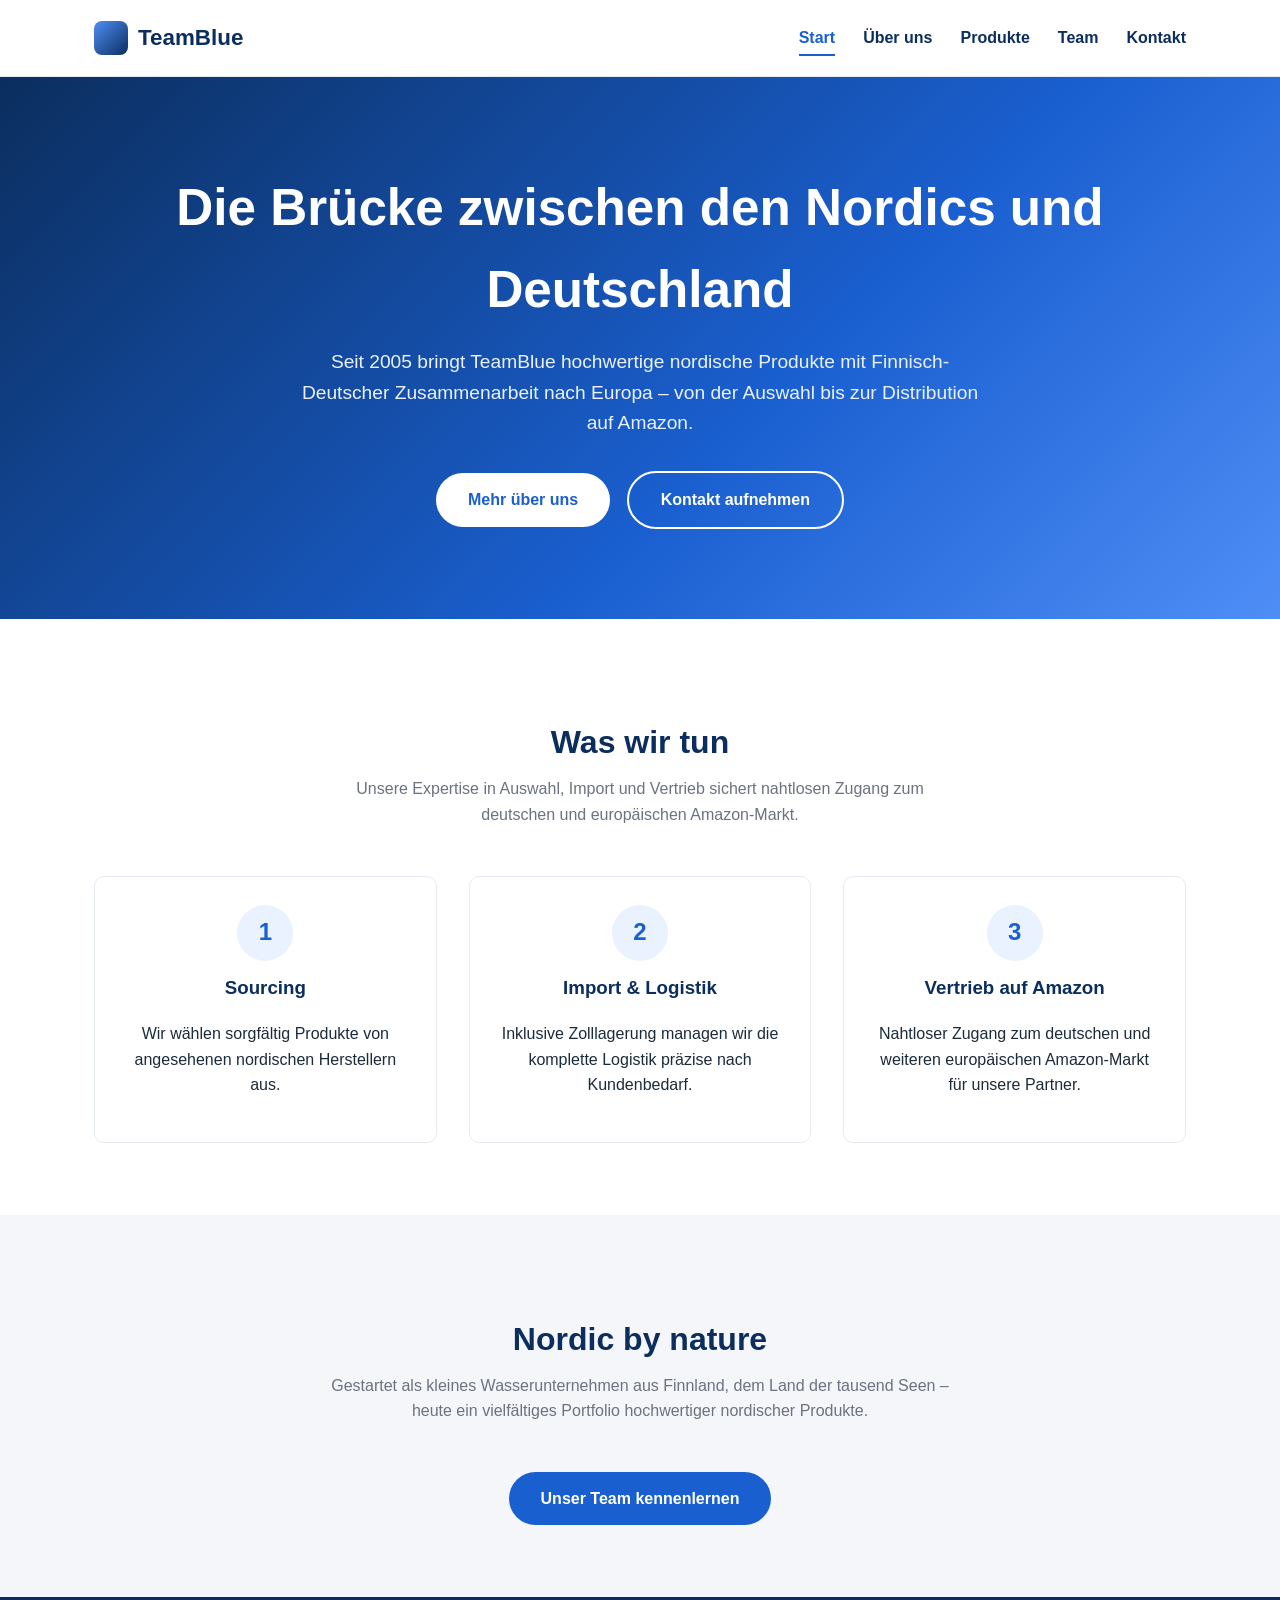
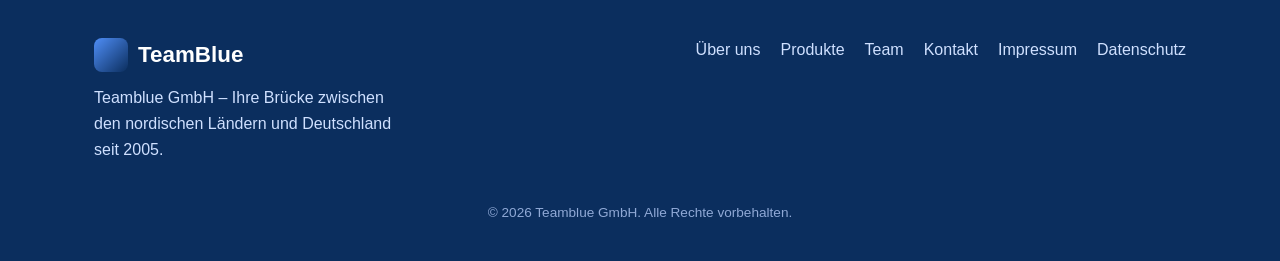
==== index.html @ 66c54b72 "Add products page with sample products" ====
<!DOCTYPE html>
<html lang="de">
<head>
  <meta charset="UTF-8" />
  <meta name="viewport" content="width=device-width, initial-scale=1.0" />
  <title>TeamBlue &ndash; Nordische Produkte f&uuml;r den europ&auml;ischen Markt</title>
  <meta name="description" content="TeamBlue bringt seit 2005 nordische Produkte aus Finnland und den Nordics nach Deutschland und Europa &ndash; Import, Vertrieb und Amazon-Distribution." />
  <link rel="stylesheet" href="css/style.css" />
</head>
<body>
  <header class="site-header">
    <div class="container">
      <a href="index.html" class="logo">
        <span class="logo-mark"></span>
        TeamBlue
      </a>
      <nav>
        <ul>
          <li><a href="index.html" class="active">Start</a></li>
          <li><a href="ueber-uns.html">&Uuml;ber uns</a></li>
          <li><a href="produkte.html">Produkte</a></li>
          <li><a href="team.html">Team</a></li>
          <li><a href="kontakt.html">Kontakt</a></li>
        </ul>
      </nav>
      <button class="nav-toggle" aria-label="Men&uuml; &ouml;ffnen">&#9776;</button>
    </div>
  </header>

  <section class="hero">
    <div class="container">
      <h1>Die Br&uuml;cke zwischen den Nordics und Deutschland</h1>
      <p>Seit 2005 bringt TeamBlue hochwertige nordische Produkte mit Finnisch-Deutscher Zusammenarbeit nach Europa &ndash; von der Auswahl bis zur Distribution auf Amazon.</p>
      <a href="ueber-uns.html" class="btn">Mehr &uuml;ber uns</a>
      <a href="kontakt.html" class="btn outline" style="margin-left:12px;">Kontakt aufnehmen</a>
    </div>
  </section>

  <section>
    <div class="container">
      <div class="section-title">
        <h2>Was wir tun</h2>
        <p>Unsere Expertise in Auswahl, Import und Vertrieb sichert nahtlosen Zugang zum deutschen und europ&auml;ischen Amazon-Markt.</p>
      </div>
      <div class="grid cols-3">
        <div class="card">
          <div class="icon-circle">1</div>
          <h3>Sourcing</h3>
          <p>Wir w&auml;hlen sorgf&auml;ltig Produkte von angesehenen nordischen Herstellern aus.</p>
        </div>
        <div class="card">
          <div class="icon-circle">2</div>
          <h3>Import &amp; Logistik</h3>
          <p>Inklusive Zolllagerung managen wir die komplette Logistik pr&auml;zise nach Kundenbedarf.</p>
        </div>
        <div class="card">
          <div class="icon-circle">3</div>
          <h3>Vertrieb auf Amazon</h3>
          <p>Nahtloser Zugang zum deutschen und weiteren europ&auml;ischen Amazon-Markt f&uuml;r unsere Partner.</p>
        </div>
      </div>
    </div>
  </section>

  <section class="alt">
    <div class="container" style="text-align:center;">
      <div class="section-title">
        <h2>Nordic by nature</h2>
        <p>Gestartet als kleines Wasserunternehmen aus Finnland, dem Land der tausend Seen &ndash; heute ein vielf&auml;ltiges Portfolio hochwertiger nordischer Produkte.</p>
      </div>
      <a href="team.html" class="btn" style="background:var(--blue); color:#fff;">Unser Team kennenlernen</a>
    </div>
  </section>

  <footer>
    <div class="container">
      <div>
        <div class="logo" style="color:#fff;"><span class="logo-mark"></span>TeamBlue</div>
        <p style="max-width:320px; margin-top:12px;">Teamblue GmbH &ndash; Ihre Br&uuml;cke zwischen den nordischen L&auml;ndern und Deutschland seit 2005.</p>
      </div>
      <div class="footer-links">
        <a href="ueber-uns.html">&Uuml;ber uns</a>
        <a href="produkte.html">Produkte</a>
        <a href="team.html">Team</a>
        <a href="kontakt.html">Kontakt</a>
        <a href="impressum.html">Impressum</a>
        <a href="datenschutz.html">Datenschutz</a>
      </div>
    </div>
    <p class="footer-bottom">&copy; 2026 Teamblue GmbH. Alle Rechte vorbehalten.</p>
  </footer>

  <script src="js/main.js"></script>
</body>
</html>
---- css/style.css ----
:root {
  --blue-dark: #0b2e5e;
  --blue: #1a5fd0;
  --blue-light: #4f8ef7;
  --blue-pale: #eaf2ff;
  --white: #ffffff;
  --grey: #6b7280;
  --grey-light: #f4f6f9;
  --radius: 10px;
  --max-width: 1140px;
}

* { box-sizing: border-box; }

html { scroll-behavior: smooth; }

body {
  margin: 0;
  font-family: "Segoe UI", Roboto, Helvetica, Arial, sans-serif;
  color: #1c2b3a;
  background: var(--white);
  line-height: 1.6;
}

a { color: inherit; text-decoration: none; }

img { max-width: 100%; display: block; }

.container {
  max-width: var(--max-width);
  margin: 0 auto;
  padding: 0 24px;
}

/* Header */
.site-header {
  position: sticky;
  top: 0;
  z-index: 100;
  background: var(--white);
  border-bottom: 1px solid #e6ebf2;
}

.site-header .container {
  display: flex;
  align-items: center;
  justify-content: space-between;
  height: 76px;
}

.logo {
  display: flex;
  align-items: center;
  gap: 10px;
  font-weight: 700;
  font-size: 1.4rem;
  color: var(--blue-dark);
}

.logo-mark {
  width: 34px;
  height: 34px;
  border-radius: 8px;
  background: linear-gradient(135deg, var(--blue-light), var(--blue-dark));
}

nav ul {
  list-style: none;
  display: flex;
  gap: 28px;
  margin: 0;
  padding: 0;
}

nav a {
  font-weight: 600;
  color: var(--blue-dark);
  padding: 8px 0;
  border-bottom: 2px solid transparent;
  transition: border-color 0.2s ease, color 0.2s ease;
}

nav a:hover,
nav a.active {
  color: var(--blue);
  border-bottom-color: var(--blue);
}

.nav-toggle {
  display: none;
  background: none;
  border: none;
  font-size: 1.6rem;
  color: var(--blue-dark);
  cursor: pointer;
}

/* Hero */
.hero {
  background: linear-gradient(135deg, var(--blue-dark), var(--blue) 60%, var(--blue-light));
  color: var(--white);
  padding: 90px 0;
  text-align: center;
}

.hero h1 {
  font-size: clamp(2rem, 4vw, 3.2rem);
  margin: 0 0 16px;
}

.hero p {
  font-size: 1.2rem;
  max-width: 700px;
  margin: 0 auto 32px;
  color: #eaf2ff;
}

.hero.small {
  padding: 60px 0;
}

.btn {
  display: inline-block;
  padding: 14px 32px;
  border-radius: 999px;
  font-weight: 700;
  background: var(--white);
  color: var(--blue);
  transition: transform 0.15s ease, box-shadow 0.15s ease;
}

.btn:hover {
  transform: translateY(-2px);
  box-shadow: 0 8px 20px rgba(0,0,0,0.15);
}

.btn.outline {
  background: transparent;
  color: var(--white);
  border: 2px solid var(--white);
}

/* Sections */
section {
  padding: 72px 0;
}

section.alt {
  background: var(--grey-light);
}

.section-title {
  text-align: center;
  margin-bottom: 48px;
}

.section-title h2 {
  font-size: 2rem;
  color: var(--blue-dark);
  margin-bottom: 8px;
}

.section-title p {
  color: var(--grey);
  max-width: 620px;
  margin: 0 auto;
}

.grid {
  display: grid;
  gap: 32px;
}

.grid.cols-3 {
  grid-template-columns: repeat(3, 1fr);
}

.card {
  background: var(--white);
  border: 1px solid #e6ebf2;
  border-radius: var(--radius);
  padding: 28px;
  text-align: center;
}

.card h3 {
  color: var(--blue-dark);
  margin-top: 12px;
}

.icon-circle {
  width: 56px;
  height: 56px;
  margin: 0 auto;
  border-radius: 50%;
  background: var(--blue-pale);
  color: var(--blue);
  display: flex;
  align-items: center;
  justify-content: center;
  font-size: 1.5rem;
  font-weight: 700;
}

/* Team */
.team-grid {
  display: grid;
  grid-template-columns: repeat(auto-fit, minmax(240px, 1fr));
  gap: 28px;
}

.team-card {
  background: var(--white);
  border: 1px solid #e6ebf2;
  border-radius: var(--radius);
  overflow: hidden;
  text-align: center;
  padding-bottom: 24px;
}

.avatar-placeholder {
  width: 100%;
  aspect-ratio: 1 / 1;
  background: linear-gradient(135deg, var(--blue-light), var(--blue));
  display: flex;
  align-items: center;
  justify-content: center;
  color: var(--white);
  font-size: 2.2rem;
  font-weight: 700;
  margin-bottom: 16px;
}

.team-card h3 {
  margin: 0 0 4px;
  color: var(--blue-dark);
}

.team-card .role {
  color: var(--blue);
  font-weight: 600;
  font-size: 0.9rem;
  margin-bottom: 10px;
}

.team-card .tagline {
  font-style: italic;
  color: var(--grey);
  font-size: 0.9rem;
  padding: 0 20px;
  margin-bottom: 10px;
}

.team-card p.bio {
  padding: 0 20px;
  font-size: 0.92rem;
  color: #43526b;
  text-align: left;
}

/* Contact */
.contact-grid {
  display: grid;
  grid-template-columns: 1fr 1fr;
  gap: 48px;
  align-items: start;
}

.contact-info .item {
  display: flex;
  gap: 14px;
  margin-bottom: 20px;
}

.contact-info .item strong {
  display: block;
  color: var(--blue-dark);
}

form.contact-form {
  display: flex;
  flex-direction: column;
  gap: 16px;
}

form.contact-form input,
form.contact-form textarea {
  padding: 12px 14px;
  border: 1px solid #d8dfe8;
  border-radius: 8px;
  font-family: inherit;
  font-size: 1rem;
}

form.contact-form textarea {
  min-height: 140px;
  resize: vertical;
}

form.contact-form button {
  align-self: flex-start;
  border: none;
  cursor: pointer;
  background: var(--blue);
  color: var(--white);
  padding: 14px 32px;
  border-radius: 999px;
  font-weight: 700;
}

form.contact-form button:hover {
  background: var(--blue-dark);
}

/* Footer */
footer {
  background: var(--blue-dark);
  color: #cfe0ff;
  padding: 40px 0 24px;
}

footer .container {
  display: flex;
  justify-content: space-between;
  flex-wrap: wrap;
  gap: 24px;
}

footer a:hover { color: var(--white); }

.footer-links {
  display: flex;
  gap: 20px;
  flex-wrap: wrap;
}

.footer-bottom {
  text-align: center;
  font-size: 0.85rem;
  color: #90a9d6;
  margin-top: 24px;
}

/* Products */
.product-grid {
  display: grid;
  grid-template-columns: repeat(auto-fit, minmax(240px, 1fr));
  gap: 28px;
}

.product-card {
  background: var(--white);
  border: 1px solid #e6ebf2;
  border-radius: var(--radius);
  overflow: hidden;
  display: flex;
  flex-direction: column;
}

.product-image {
  width: 100%;
  aspect-ratio: 1 / 1;
  background: var(--grey-light);
  display: flex;
  align-items: center;
  justify-content: center;
  overflow: hidden;
}

.product-image img {
  width: 100%;
  height: 100%;
  object-fit: contain;
  padding: 16px;
}

.product-card .product-body {
  padding: 20px;
  flex: 1;
  display: flex;
  flex-direction: column;
}

.product-card h3 {
  color: var(--blue-dark);
  margin: 0 0 4px;
}

.product-card .origin {
  color: var(--blue);
  font-weight: 600;
  font-size: 0.85rem;
  margin-bottom: 10px;
}

.product-card p.desc {
  color: #43526b;
  font-size: 0.92rem;
  flex: 1;
}

/* Legal pages */
.legal p, .legal li { color: #43526b; }
.legal h2 { color: var(--blue-dark); margin-top: 36px; }

/* Responsive */
@media (max-width: 860px) {
  .grid.cols-3 { grid-template-columns: 1fr; }
  .contact-grid { grid-template-columns: 1fr; }
}

@media (max-width: 700px) {
  nav ul {
    position: absolute;
    top: 76px;
    left: 0;
    right: 0;
    background: var(--white);
    flex-direction: column;
    padding: 16px 24px;
    border-bottom: 1px solid #e6ebf2;
    display: none;
  }
  nav ul.open { display: flex; }
  .nav-toggle { display: block; }
}
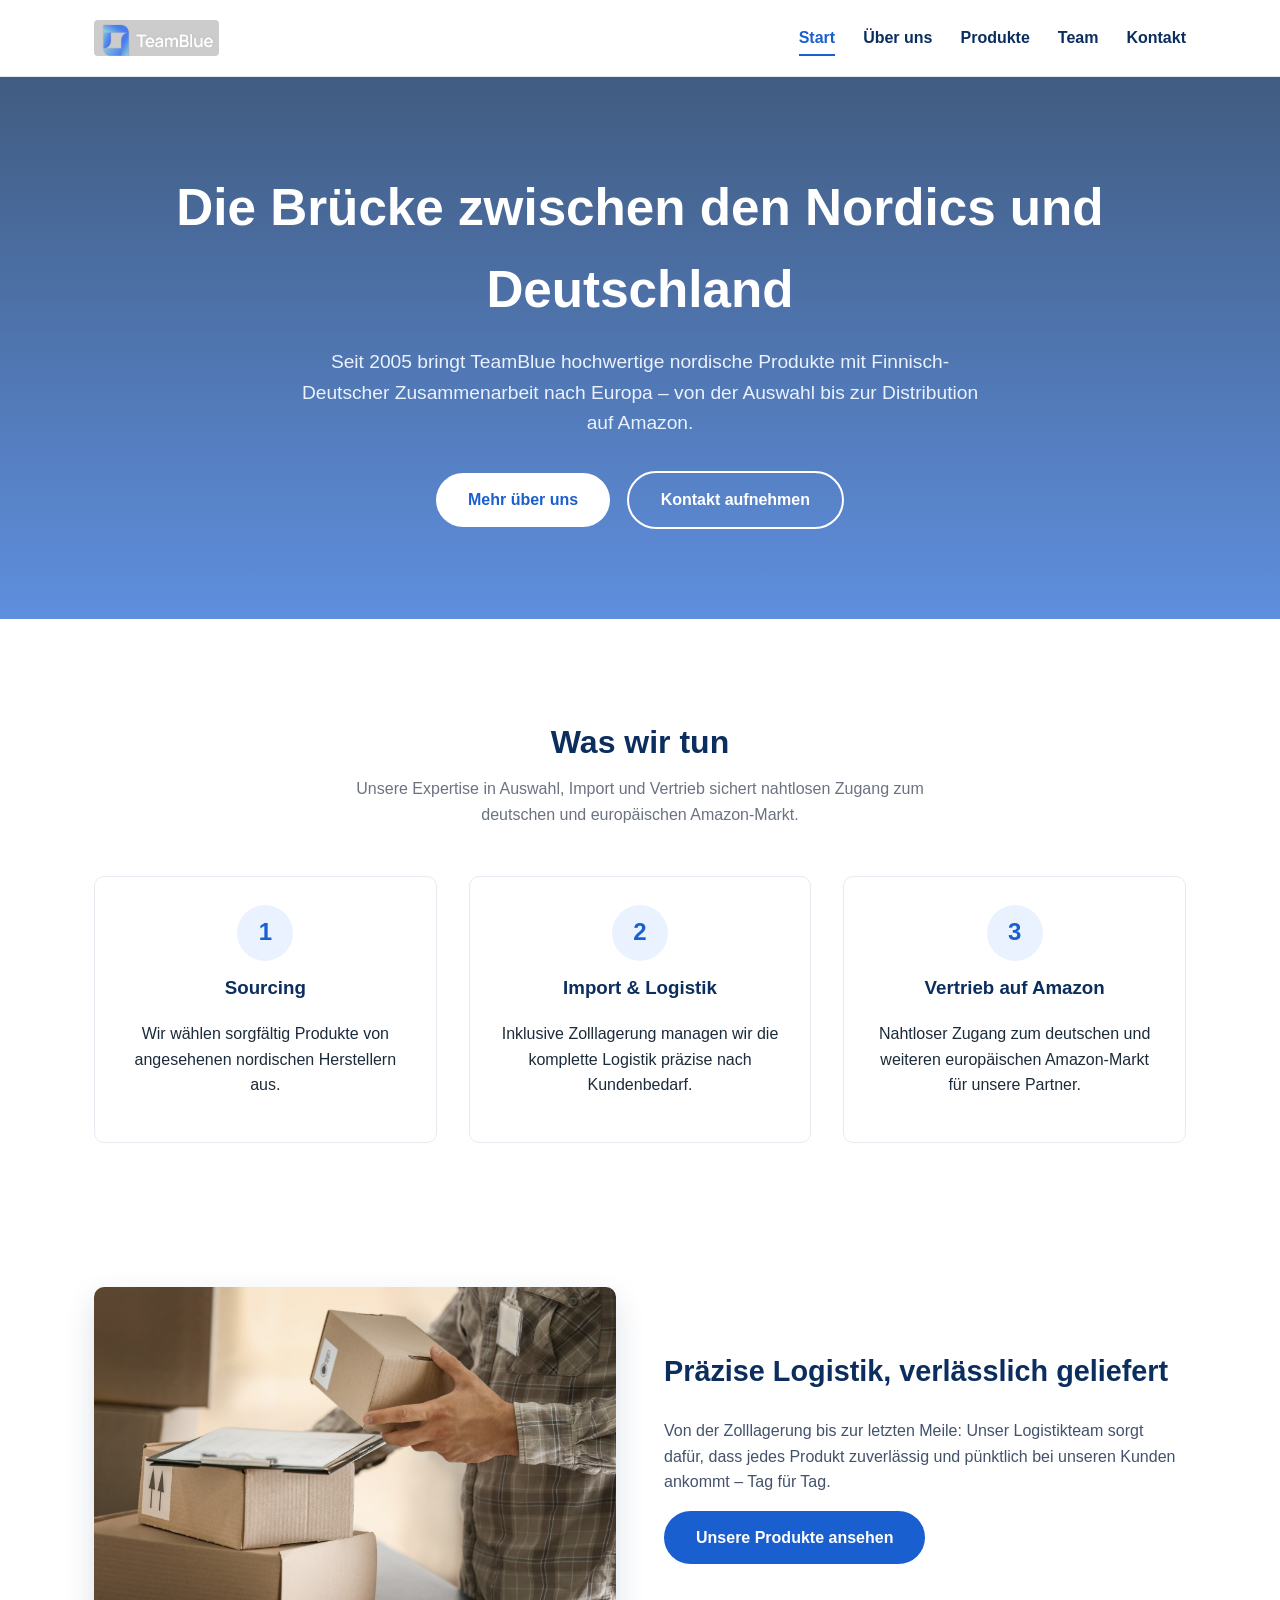
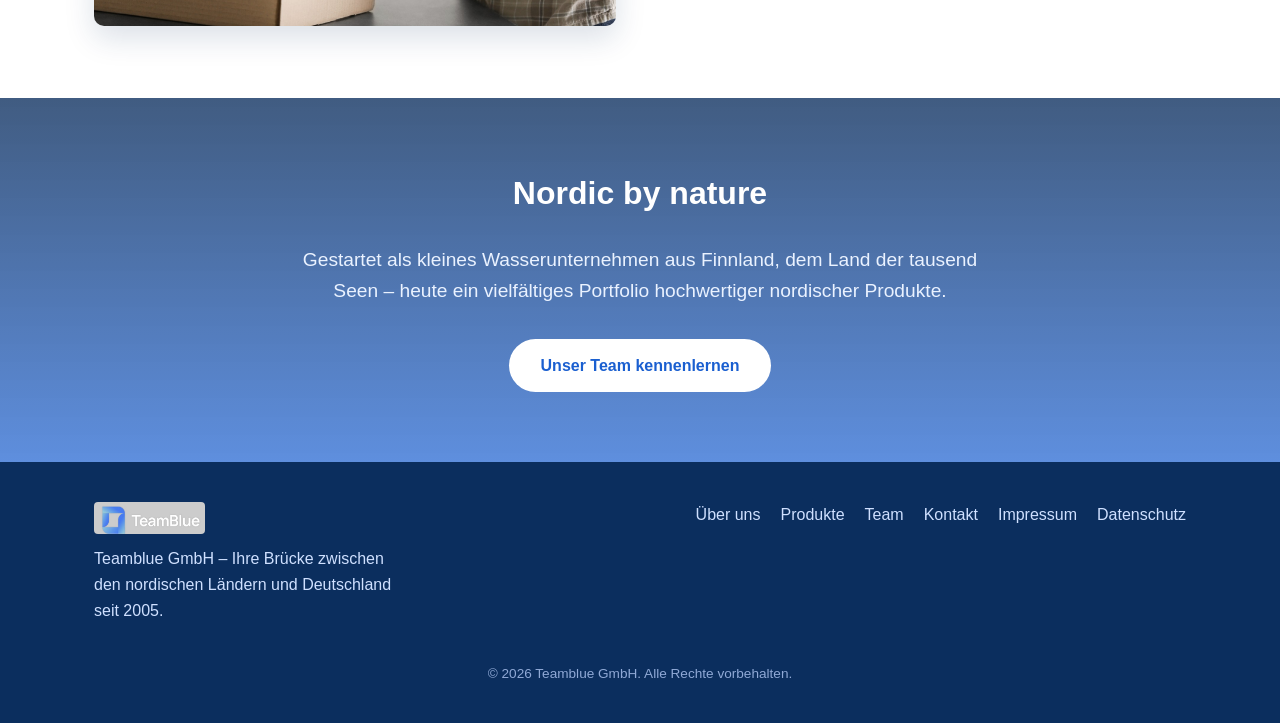
==== commit 83855d17: "Add real logo and photography across the site" ====
--- a/index.html
+++ b/index.html
@@ -11,8 +11,7 @@
   <header class="site-header">
     <div class="container">
       <a href="index.html" class="logo">
-        <span class="logo-mark"></span>
-        TeamBlue
+        <img src="assets/logo/logo.jpg" alt="TeamBlue Logo" />
       </a>
       <nav>
         <ul>
@@ -27,7 +26,7 @@
     </div>
   </header>
 
-  <section class="hero">
+  <section class="hero with-bg" style="--hero-bg: url('assets/images/finnisches-seenland.jpg');">
     <div class="container">
       <h1>Die Br&uuml;cke zwischen den Nordics und Deutschland</h1>
       <p>Seit 2005 bringt TeamBlue hochwertige nordische Produkte mit Finnisch-Deutscher Zusammenarbeit nach Europa &ndash; von der Auswahl bis zur Distribution auf Amazon.</p>
@@ -62,20 +61,31 @@
     </div>
   </section>
 
-  <section class="alt">
+  <section>
+    <div class="container split">
+      <div class="split-image">
+        <img src="assets/images/paketversand.jpg" alt="TeamBlue Logistik &ndash; Paketversand" />
+      </div>
+      <div class="split-text">
+        <h2>Pr&auml;zise Logistik, verl&auml;sslich geliefert</h2>
+        <p>Von der Zolllagerung bis zur letzten Meile: Unser Logistikteam sorgt daf&uuml;r, dass jedes Produkt zuverl&auml;ssig und p&uuml;nktlich bei unseren Kunden ankommt &ndash; Tag f&uuml;r Tag.</p>
+        <a href="produkte.html" class="btn" style="background:var(--blue); color:#fff;">Unsere Produkte ansehen</a>
+      </div>
+    </div>
+  </section>
+
+  <section class="hero with-bg" style="--hero-bg: url('assets/images/finnland-winterlandschaft.jpg'); padding:70px 0;">
     <div class="container" style="text-align:center;">
-      <div class="section-title">
-        <h2>Nordic by nature</h2>
-        <p>Gestartet als kleines Wasserunternehmen aus Finnland, dem Land der tausend Seen &ndash; heute ein vielf&auml;ltiges Portfolio hochwertiger nordischer Produkte.</p>
-      </div>
-      <a href="team.html" class="btn" style="background:var(--blue); color:#fff;">Unser Team kennenlernen</a>
+      <h2 style="font-size:2rem; margin-top:0;">Nordic by nature</h2>
+      <p>Gestartet als kleines Wasserunternehmen aus Finnland, dem Land der tausend Seen &ndash; heute ein vielf&auml;ltiges Portfolio hochwertiger nordischer Produkte.</p>
+      <a href="team.html" class="btn">Unser Team kennenlernen</a>
     </div>
   </section>
 
   <footer>
     <div class="container">
       <div>
-        <div class="logo" style="color:#fff;"><span class="logo-mark"></span>TeamBlue</div>
+        <div class="logo" style="color:#fff;"><img src="assets/logo/logo.jpg" alt="TeamBlue Logo" /></div>
         <p style="max-width:320px; margin-top:12px;">Teamblue GmbH &ndash; Ihre Br&uuml;cke zwischen den nordischen L&auml;ndern und Deutschland seit 2005.</p>
       </div>
       <div class="footer-links">
--- a/css/style.css
+++ b/css/style.css
@@ -64,6 +64,16 @@
   background: linear-gradient(135deg, var(--blue-light), var(--blue-dark));
 }
 
+.logo img {
+  height: 36px;
+  width: auto;
+  border-radius: 4px;
+}
+
+footer .logo img {
+  height: 32px;
+}
+
 nav ul {
   list-style: none;
   display: flex;
@@ -117,6 +127,48 @@
 
 .hero.small {
   padding: 60px 0;
+}
+
+.hero.with-bg {
+  position: relative;
+  background: linear-gradient(rgba(11, 46, 94, 0.78), rgba(26, 95, 208, 0.7)), var(--hero-bg) center/cover no-repeat;
+}
+
+/* Image + text split sections */
+.split {
+  display: grid;
+  grid-template-columns: 1fr 1fr;
+  gap: 48px;
+  align-items: center;
+}
+
+.split.reverse .split-image {
+  order: 2;
+}
+
+.split-image img {
+  width: 100%;
+  border-radius: var(--radius);
+  box-shadow: 0 12px 30px rgba(11, 46, 94, 0.15);
+}
+
+.split-text h2 {
+  color: var(--blue-dark);
+  font-size: 1.8rem;
+  margin-top: 0;
+}
+
+.split-text p {
+  color: #43526b;
+}
+
+@media (max-width: 860px) {
+  .split, .split.reverse {
+    grid-template-columns: 1fr;
+  }
+  .split.reverse .split-image {
+    order: 0;
+  }
 }
 
 .btn {
@@ -344,8 +396,9 @@
 /* Products */
 .product-grid {
   display: grid;
-  grid-template-columns: repeat(auto-fit, minmax(240px, 1fr));
-  gap: 28px;
+  grid-template-columns: repeat(auto-fit, minmax(200px, 240px));
+  justify-content: center;
+  gap: 24px;
 }
 
 .product-card {
@@ -359,7 +412,7 @@
 
 .product-image {
   width: 100%;
-  aspect-ratio: 1 / 1;
+  height: 160px;
   background: var(--grey-light);
   display: flex;
   align-items: center;
@@ -368,10 +421,12 @@
 }
 
 .product-image img {
-  width: 100%;
-  height: 100%;
+  max-width: 100%;
+  max-height: 100%;
+  width: auto;
+  height: auto;
   object-fit: contain;
-  padding: 16px;
+  padding: 12px;
 }
 
 .product-card .product-body {
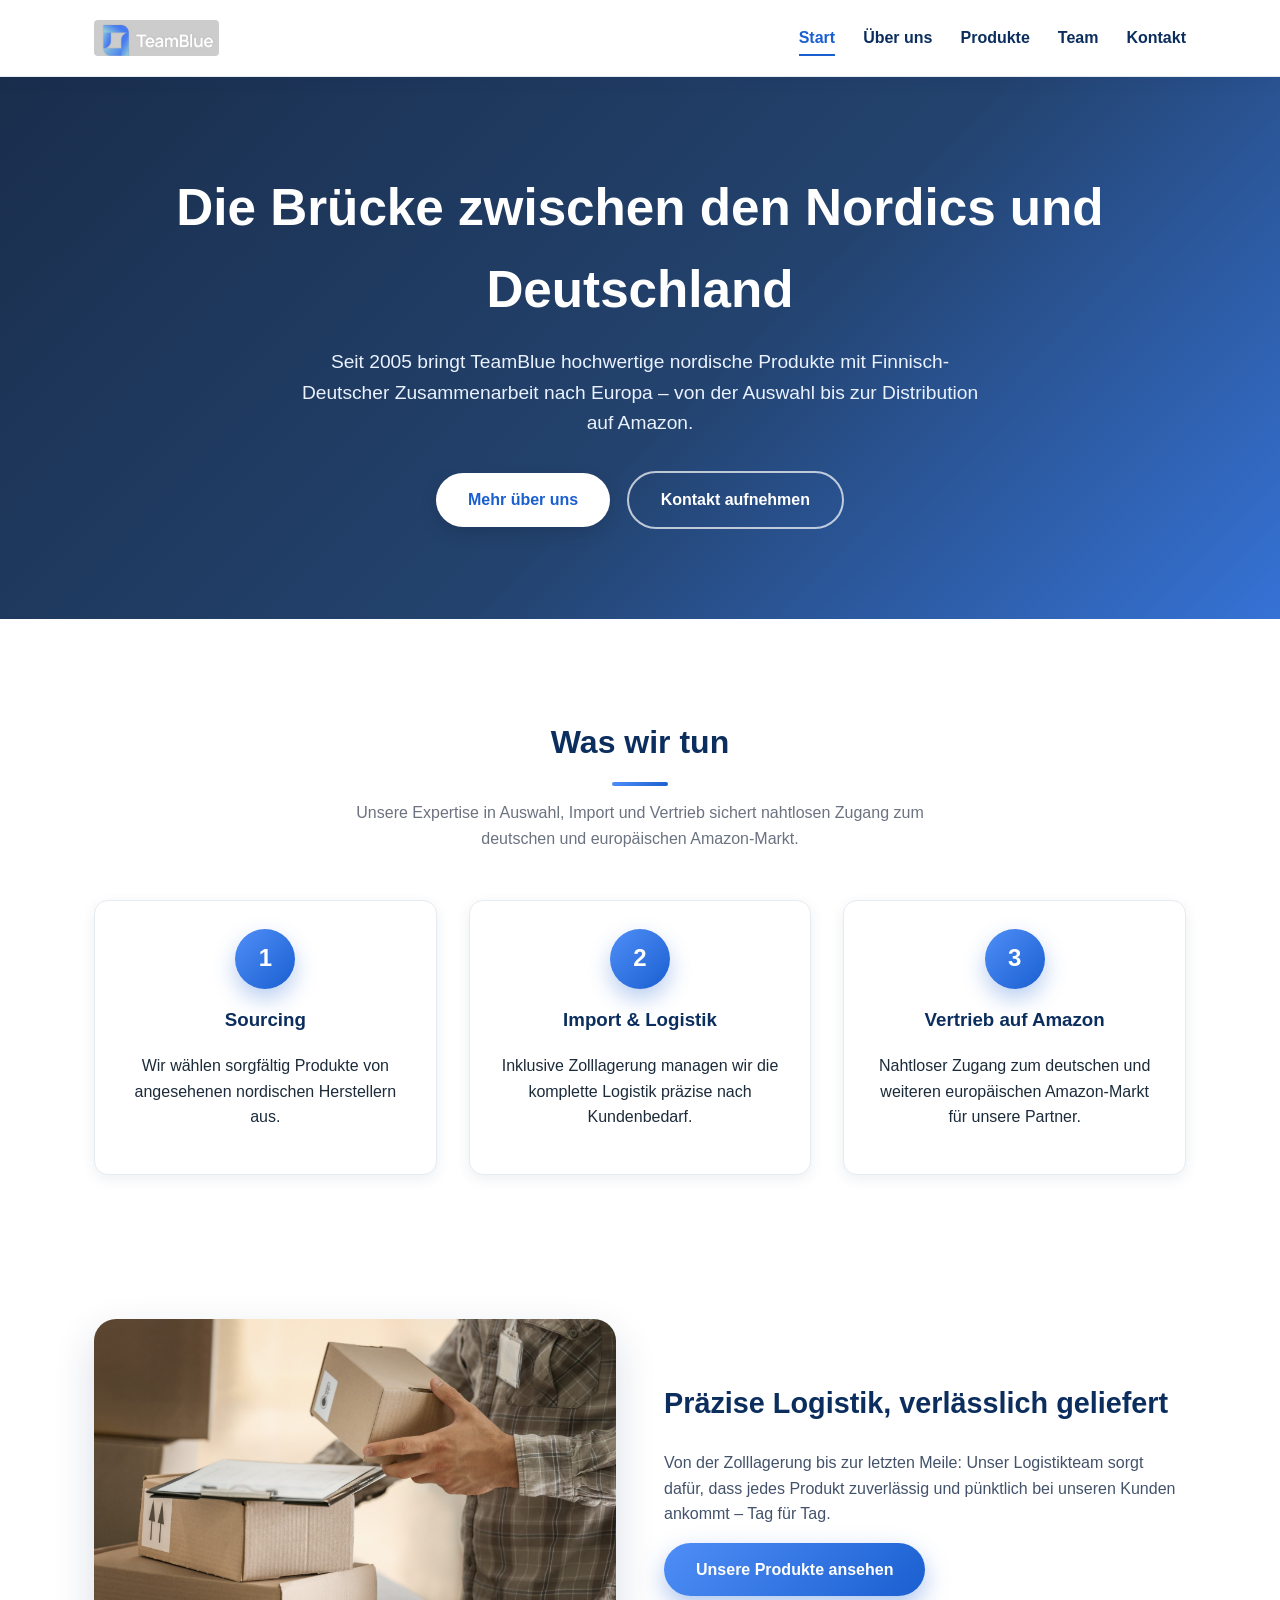
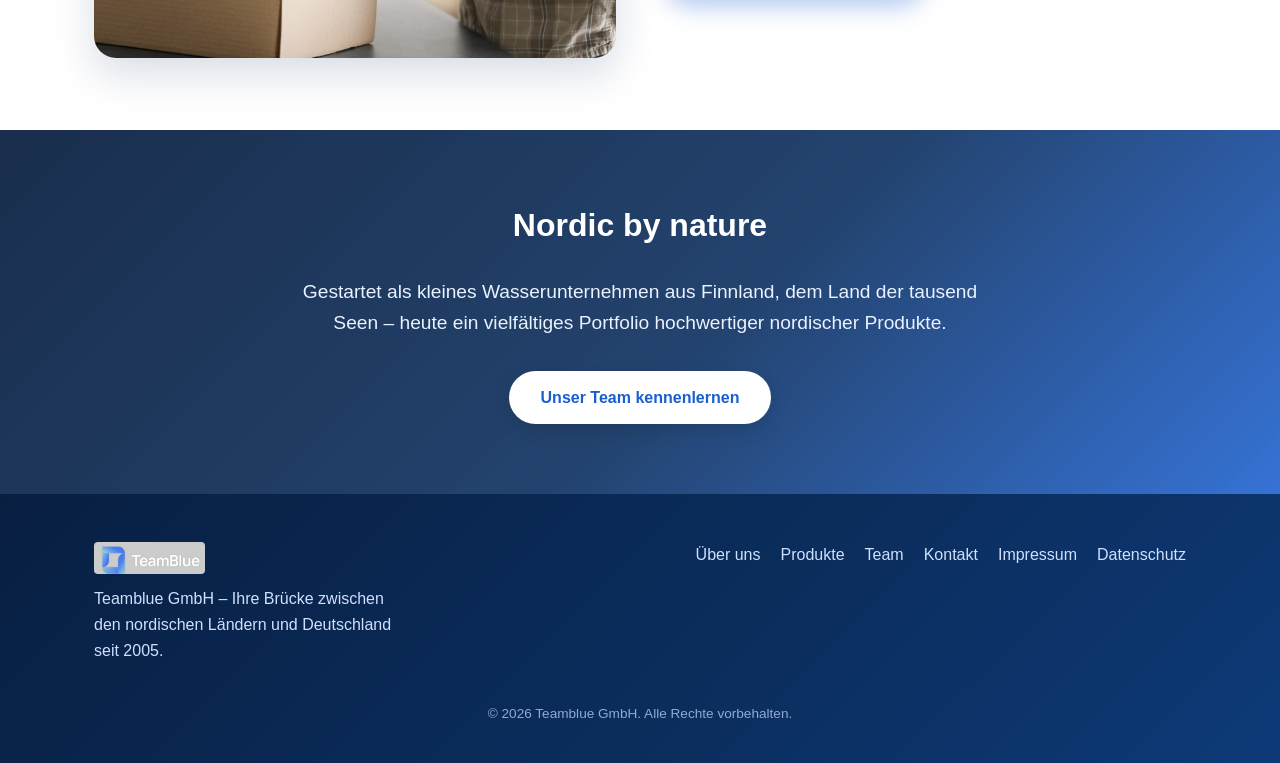
==== commit c9a8bedf: "Darken hero overlays and modernize visual design" ====
--- a/index.html
+++ b/index.html
@@ -5,6 +5,7 @@
   <meta name="viewport" content="width=device-width, initial-scale=1.0" />
   <title>TeamBlue &ndash; Nordische Produkte f&uuml;r den europ&auml;ischen Markt</title>
   <meta name="description" content="TeamBlue bringt seit 2005 nordische Produkte aus Finnland und den Nordics nach Deutschland und Europa &ndash; Import, Vertrieb und Amazon-Distribution." />
+  <meta name="robots" content="noindex, nofollow" />
   <link rel="stylesheet" href="css/style.css" />
 </head>
 <body>
@@ -69,7 +70,7 @@
       <div class="split-text">
         <h2>Pr&auml;zise Logistik, verl&auml;sslich geliefert</h2>
         <p>Von der Zolllagerung bis zur letzten Meile: Unser Logistikteam sorgt daf&uuml;r, dass jedes Produkt zuverl&auml;ssig und p&uuml;nktlich bei unseren Kunden ankommt &ndash; Tag f&uuml;r Tag.</p>
-        <a href="produkte.html" class="btn" style="background:var(--blue); color:#fff;">Unsere Produkte ansehen</a>
+        <a href="produkte.html" class="btn solid-blue">Unsere Produkte ansehen</a>
       </div>
     </div>
   </section>
--- a/css/style.css
+++ b/css/style.css
@@ -6,7 +6,10 @@
   --white: #ffffff;
   --grey: #6b7280;
   --grey-light: #f4f6f9;
-  --radius: 10px;
+  --radius: 14px;
+  --radius-lg: 22px;
+  --shadow-sm: 0 4px 14px rgba(11, 46, 94, 0.08);
+  --shadow-md: 0 16px 40px rgba(11, 46, 94, 0.16);
   --max-width: 1140px;
 }
 
@@ -37,8 +40,11 @@
   position: sticky;
   top: 0;
   z-index: 100;
-  background: var(--white);
+  background: rgba(255, 255, 255, 0.85);
+  backdrop-filter: blur(10px);
+  -webkit-backdrop-filter: blur(10px);
   border-bottom: 1px solid #e6ebf2;
+  box-shadow: 0 2px 20px rgba(11, 46, 94, 0.05);
 }
 
 .site-header .container {
@@ -131,7 +137,7 @@
 
 .hero.with-bg {
   position: relative;
-  background: linear-gradient(rgba(11, 46, 94, 0.78), rgba(26, 95, 208, 0.7)), var(--hero-bg) center/cover no-repeat;
+  background: linear-gradient(135deg, rgba(6, 28, 61, 0.92), rgba(11, 46, 94, 0.9) 55%, rgba(26, 95, 208, 0.88)), var(--hero-bg) center/cover no-repeat;
 }
 
 /* Image + text split sections */
@@ -146,10 +152,20 @@
   order: 2;
 }
 
+.split-image {
+  overflow: hidden;
+  border-radius: var(--radius-lg);
+  box-shadow: var(--shadow-md);
+}
+
 .split-image img {
   width: 100%;
-  border-radius: var(--radius);
-  box-shadow: 0 12px 30px rgba(11, 46, 94, 0.15);
+  display: block;
+  transition: transform 0.4s ease;
+}
+
+.split-image:hover img {
+  transform: scale(1.04);
 }
 
 .split-text h2 {
@@ -178,18 +194,26 @@
   font-weight: 700;
   background: var(--white);
   color: var(--blue);
-  transition: transform 0.15s ease, box-shadow 0.15s ease;
+  transition: transform 0.2s ease, box-shadow 0.2s ease;
+  box-shadow: 0 6px 18px rgba(0, 0, 0, 0.12);
 }
 
 .btn:hover {
-  transform: translateY(-2px);
-  box-shadow: 0 8px 20px rgba(0,0,0,0.15);
+  transform: translateY(-3px);
+  box-shadow: 0 12px 28px rgba(0, 0, 0, 0.2);
 }
 
 .btn.outline {
   background: transparent;
   color: var(--white);
-  border: 2px solid var(--white);
+  border: 2px solid rgba(255, 255, 255, 0.7);
+  box-shadow: none;
+}
+
+.btn.solid-blue {
+  background: linear-gradient(135deg, var(--blue-light), var(--blue));
+  color: var(--white);
+  box-shadow: 0 10px 24px rgba(26, 95, 208, 0.35);
 }
 
 /* Sections */
@@ -209,7 +233,19 @@
 .section-title h2 {
   font-size: 2rem;
   color: var(--blue-dark);
-  margin-bottom: 8px;
+  margin-bottom: 14px;
+  position: relative;
+  display: inline-block;
+}
+
+.section-title h2::after {
+  content: "";
+  display: block;
+  width: 56px;
+  height: 4px;
+  margin: 14px auto 0;
+  border-radius: 999px;
+  background: linear-gradient(135deg, var(--blue-light), var(--blue));
 }
 
 .section-title p {
@@ -233,25 +269,34 @@
   border-radius: var(--radius);
   padding: 28px;
   text-align: center;
+  box-shadow: var(--shadow-sm);
+  transition: transform 0.25s ease, box-shadow 0.25s ease, border-color 0.25s ease;
+}
+
+.card:hover {
+  transform: translateY(-6px);
+  box-shadow: var(--shadow-md);
+  border-color: transparent;
 }
 
 .card h3 {
   color: var(--blue-dark);
-  margin-top: 12px;
+  margin-top: 16px;
 }
 
 .icon-circle {
-  width: 56px;
-  height: 56px;
+  width: 60px;
+  height: 60px;
   margin: 0 auto;
   border-radius: 50%;
-  background: var(--blue-pale);
-  color: var(--blue);
+  background: linear-gradient(135deg, var(--blue-light), var(--blue));
+  color: var(--white);
   display: flex;
   align-items: center;
   justify-content: center;
   font-size: 1.5rem;
   font-weight: 700;
+  box-shadow: 0 10px 22px rgba(26, 95, 208, 0.3);
 }
 
 /* Team */
@@ -268,6 +313,13 @@
   overflow: hidden;
   text-align: center;
   padding-bottom: 24px;
+  box-shadow: var(--shadow-sm);
+  transition: transform 0.25s ease, box-shadow 0.25s ease;
+}
+
+.team-card:hover {
+  transform: translateY(-6px);
+  box-shadow: var(--shadow-md);
 }
 
 .avatar-placeholder {
@@ -320,8 +372,24 @@
 
 .contact-info .item {
   display: flex;
-  gap: 14px;
+  align-items: flex-start;
+  gap: 16px;
   margin-bottom: 20px;
+  padding: 18px;
+  background: var(--white);
+  border: 1px solid #e6ebf2;
+  border-radius: var(--radius);
+  box-shadow: var(--shadow-sm);
+  transition: transform 0.25s ease, box-shadow 0.25s ease;
+}
+
+.contact-info .item:hover {
+  transform: translateY(-4px);
+  box-shadow: var(--shadow-md);
+}
+
+.contact-info .item span {
+  font-size: 1.4rem;
 }
 
 .contact-info .item strong {
@@ -339,9 +407,17 @@
 form.contact-form textarea {
   padding: 12px 14px;
   border: 1px solid #d8dfe8;
-  border-radius: 8px;
+  border-radius: 10px;
   font-family: inherit;
   font-size: 1rem;
+  transition: border-color 0.2s ease, box-shadow 0.2s ease;
+}
+
+form.contact-form input:focus,
+form.contact-form textarea:focus {
+  outline: none;
+  border-color: var(--blue-light);
+  box-shadow: 0 0 0 3px rgba(79, 142, 247, 0.2);
 }
 
 form.contact-form textarea {
@@ -353,22 +429,25 @@
   align-self: flex-start;
   border: none;
   cursor: pointer;
-  background: var(--blue);
+  background: linear-gradient(135deg, var(--blue-light), var(--blue));
   color: var(--white);
   padding: 14px 32px;
   border-radius: 999px;
   font-weight: 700;
+  box-shadow: 0 10px 24px rgba(26, 95, 208, 0.3);
+  transition: transform 0.2s ease, box-shadow 0.2s ease;
 }
 
 form.contact-form button:hover {
-  background: var(--blue-dark);
+  transform: translateY(-3px);
+  box-shadow: 0 14px 30px rgba(26, 95, 208, 0.4);
 }
 
 /* Footer */
 footer {
-  background: var(--blue-dark);
+  background: linear-gradient(135deg, #081f42, var(--blue-dark) 60%, #0d3a78);
   color: #cfe0ff;
-  padding: 40px 0 24px;
+  padding: 48px 0 24px;
 }
 
 footer .container {
@@ -408,6 +487,13 @@
   overflow: hidden;
   display: flex;
   flex-direction: column;
+  box-shadow: var(--shadow-sm);
+  transition: transform 0.25s ease, box-shadow 0.25s ease;
+}
+
+.product-card:hover {
+  transform: translateY(-6px);
+  box-shadow: var(--shadow-md);
 }
 
 .product-image {
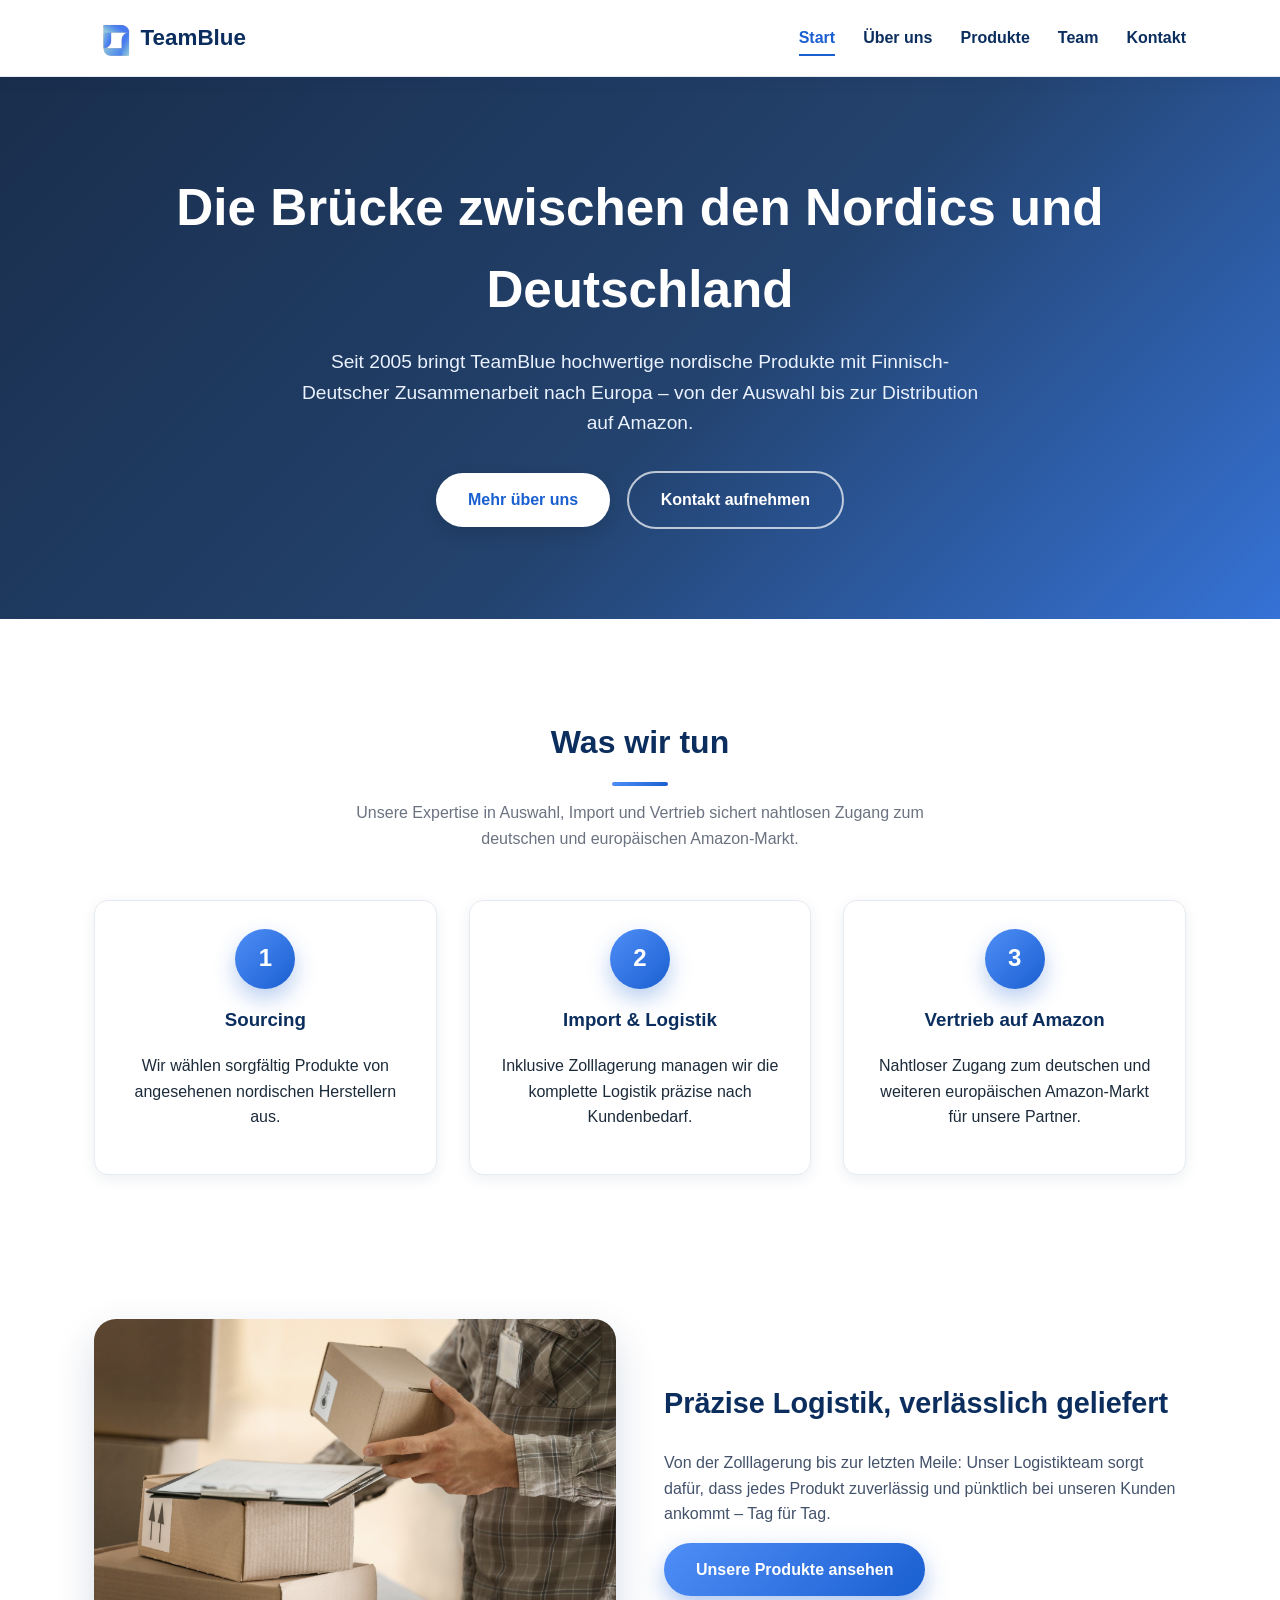
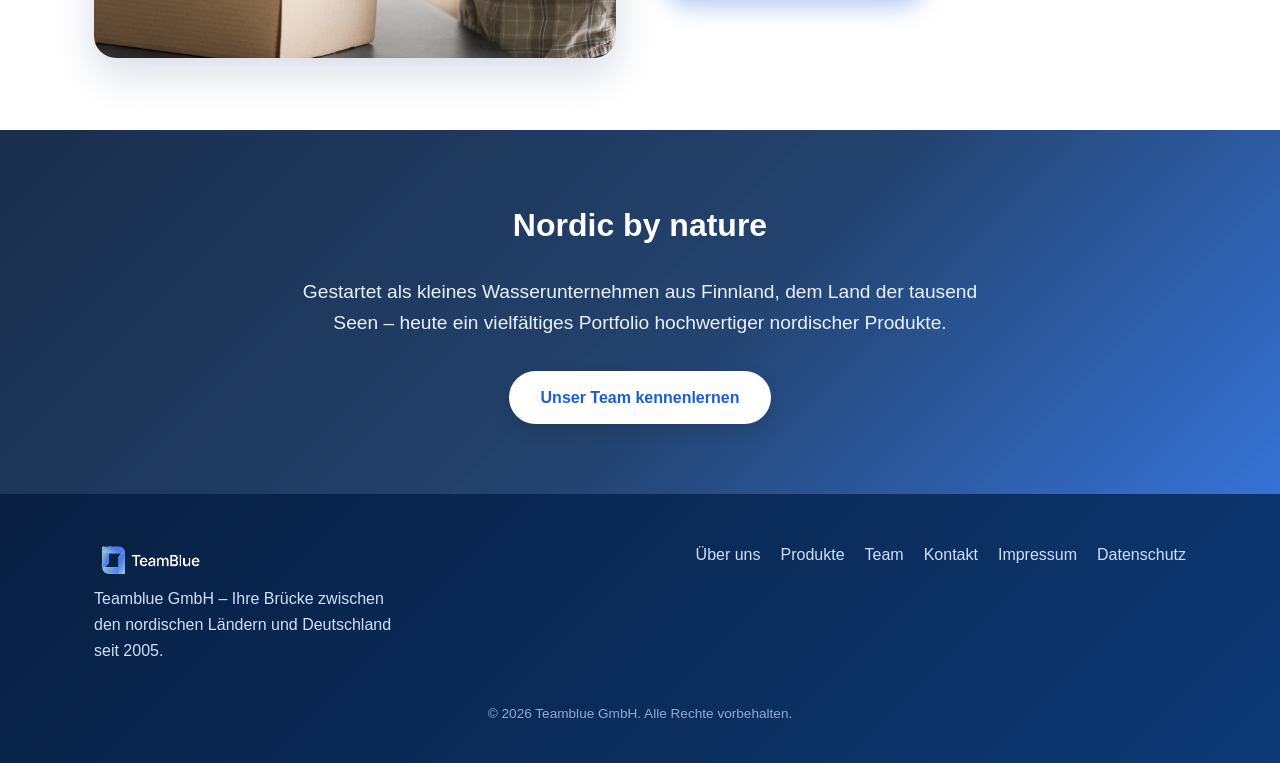
==== commit cba2fedf: "Use transparent logo and add Lars Hahne to team" ====
--- a/index.html
+++ b/index.html
@@ -12,7 +12,8 @@
   <header class="site-header">
     <div class="container">
       <a href="index.html" class="logo">
-        <img src="assets/logo/logo.jpg" alt="TeamBlue Logo" />
+        <img src="assets/logo/logo-icon.png" alt="TeamBlue Logo" />
+        TeamBlue
       </a>
       <nav>
         <ul>
@@ -86,7 +87,7 @@
   <footer>
     <div class="container">
       <div>
-        <div class="logo" style="color:#fff;"><img src="assets/logo/logo.jpg" alt="TeamBlue Logo" /></div>
+        <div class="logo" style="color:#fff;"><img src="assets/logo/logo.png" alt="TeamBlue Logo" /></div>
         <p style="max-width:320px; margin-top:12px;">Teamblue GmbH &ndash; Ihre Br&uuml;cke zwischen den nordischen L&auml;ndern und Deutschland seit 2005.</p>
       </div>
       <div class="footer-links">
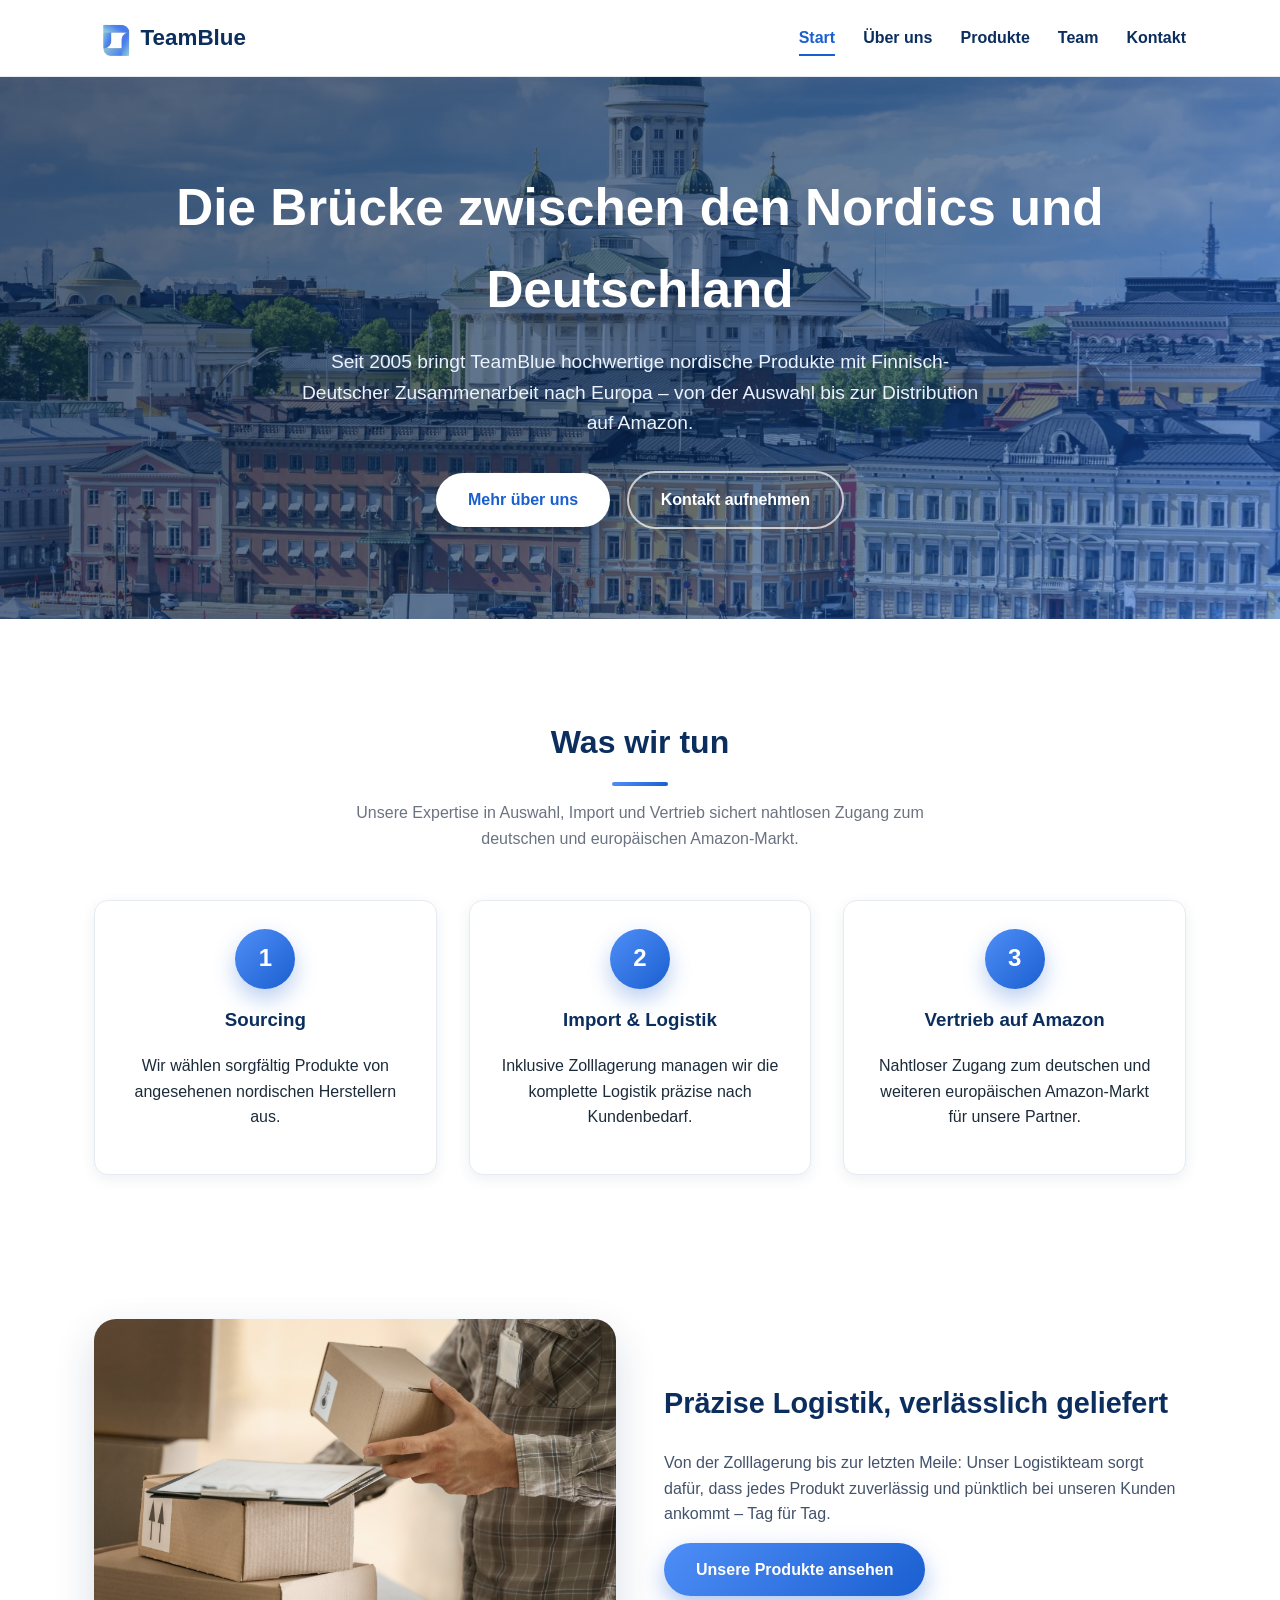
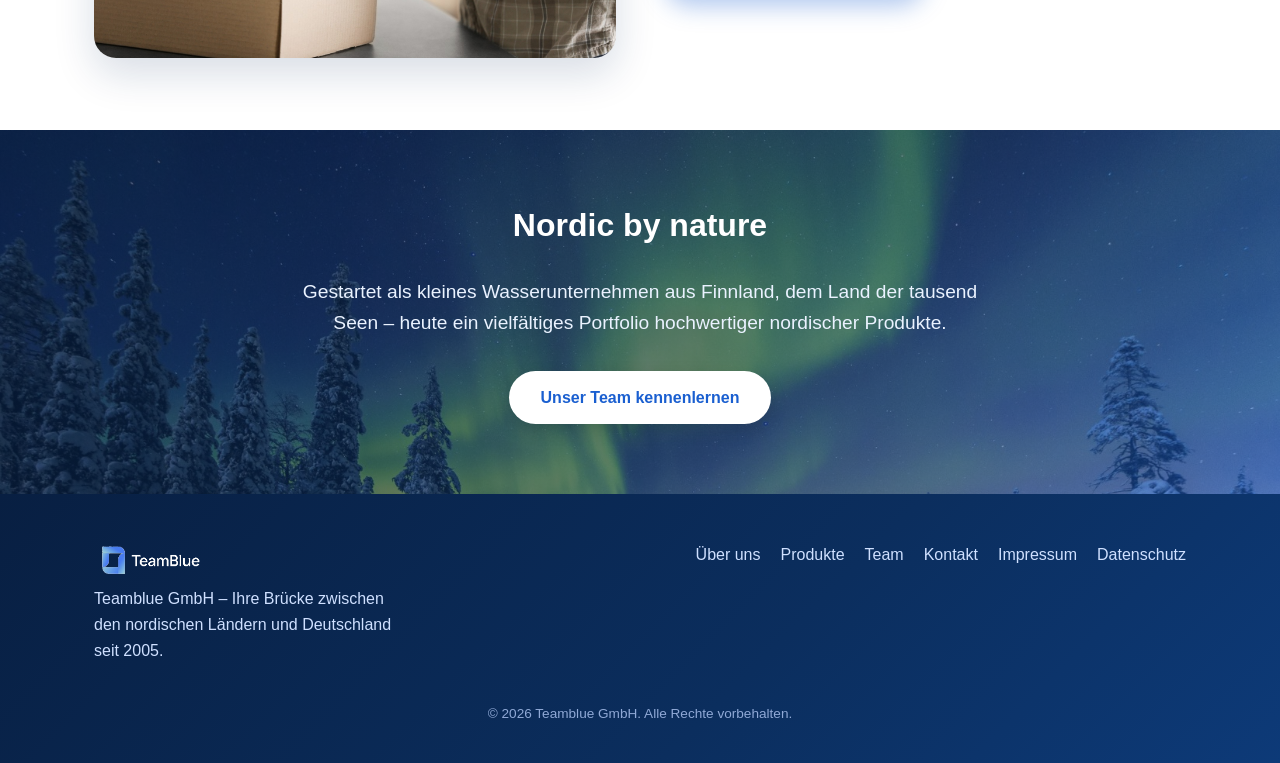
==== commit 690964df: "Fix hero background image not rendering by using inline background-image and overlay pseudo-element" ====
--- a/index.html
+++ b/index.html
@@ -28,7 +28,7 @@
     </div>
   </header>
 
-  <section class="hero with-bg" style="--hero-bg: url('assets/images/finnisches-seenland.jpg');">
+  <section class="hero with-bg" style="background-image: url('assets/images/helsinki.jpg');">
     <div class="container">
       <h1>Die Br&uuml;cke zwischen den Nordics und Deutschland</h1>
       <p>Seit 2005 bringt TeamBlue hochwertige nordische Produkte mit Finnisch-Deutscher Zusammenarbeit nach Europa &ndash; von der Auswahl bis zur Distribution auf Amazon.</p>
@@ -76,7 +76,7 @@
     </div>
   </section>
 
-  <section class="hero with-bg" style="--hero-bg: url('assets/images/finnland-winterlandschaft.jpg'); padding:70px 0;">
+  <section class="hero with-bg" style="background-image: url('assets/images/finnland-winterlandschaft.jpg'); padding:70px 0;">
     <div class="container" style="text-align:center;">
       <h2 style="font-size:2rem; margin-top:0;">Nordic by nature</h2>
       <p>Gestartet als kleines Wasserunternehmen aus Finnland, dem Land der tausend Seen &ndash; heute ein vielf&auml;ltiges Portfolio hochwertiger nordischer Produkte.</p>
--- a/css/style.css
+++ b/css/style.css
@@ -113,7 +113,7 @@
 
 /* Hero */
 .hero {
-  background: linear-gradient(135deg, var(--blue-dark), var(--blue) 60%, var(--blue-light));
+  background: linear-gradient(135deg, #061c3d, var(--blue-dark) 55%, var(--blue));
   color: var(--white);
   padding: 90px 0;
   text-align: center;
@@ -137,7 +137,24 @@
 
 .hero.with-bg {
   position: relative;
-  background: linear-gradient(135deg, rgba(6, 28, 61, 0.92), rgba(11, 46, 94, 0.9) 55%, rgba(26, 95, 208, 0.88)), var(--hero-bg) center/cover no-repeat;
+  background-size: cover;
+  background-position: center;
+  background-repeat: no-repeat;
+  overflow: hidden;
+  isolation: isolate;
+}
+
+.hero.with-bg::before {
+  content: "";
+  position: absolute;
+  inset: 0;
+  background: linear-gradient(135deg, rgba(6, 28, 61, 0.72), rgba(11, 46, 94, 0.62) 55%, rgba(26, 95, 208, 0.55));
+  z-index: 0;
+}
+
+.hero.with-bg .container {
+  position: relative;
+  z-index: 1;
 }
 
 /* Image + text split sections */
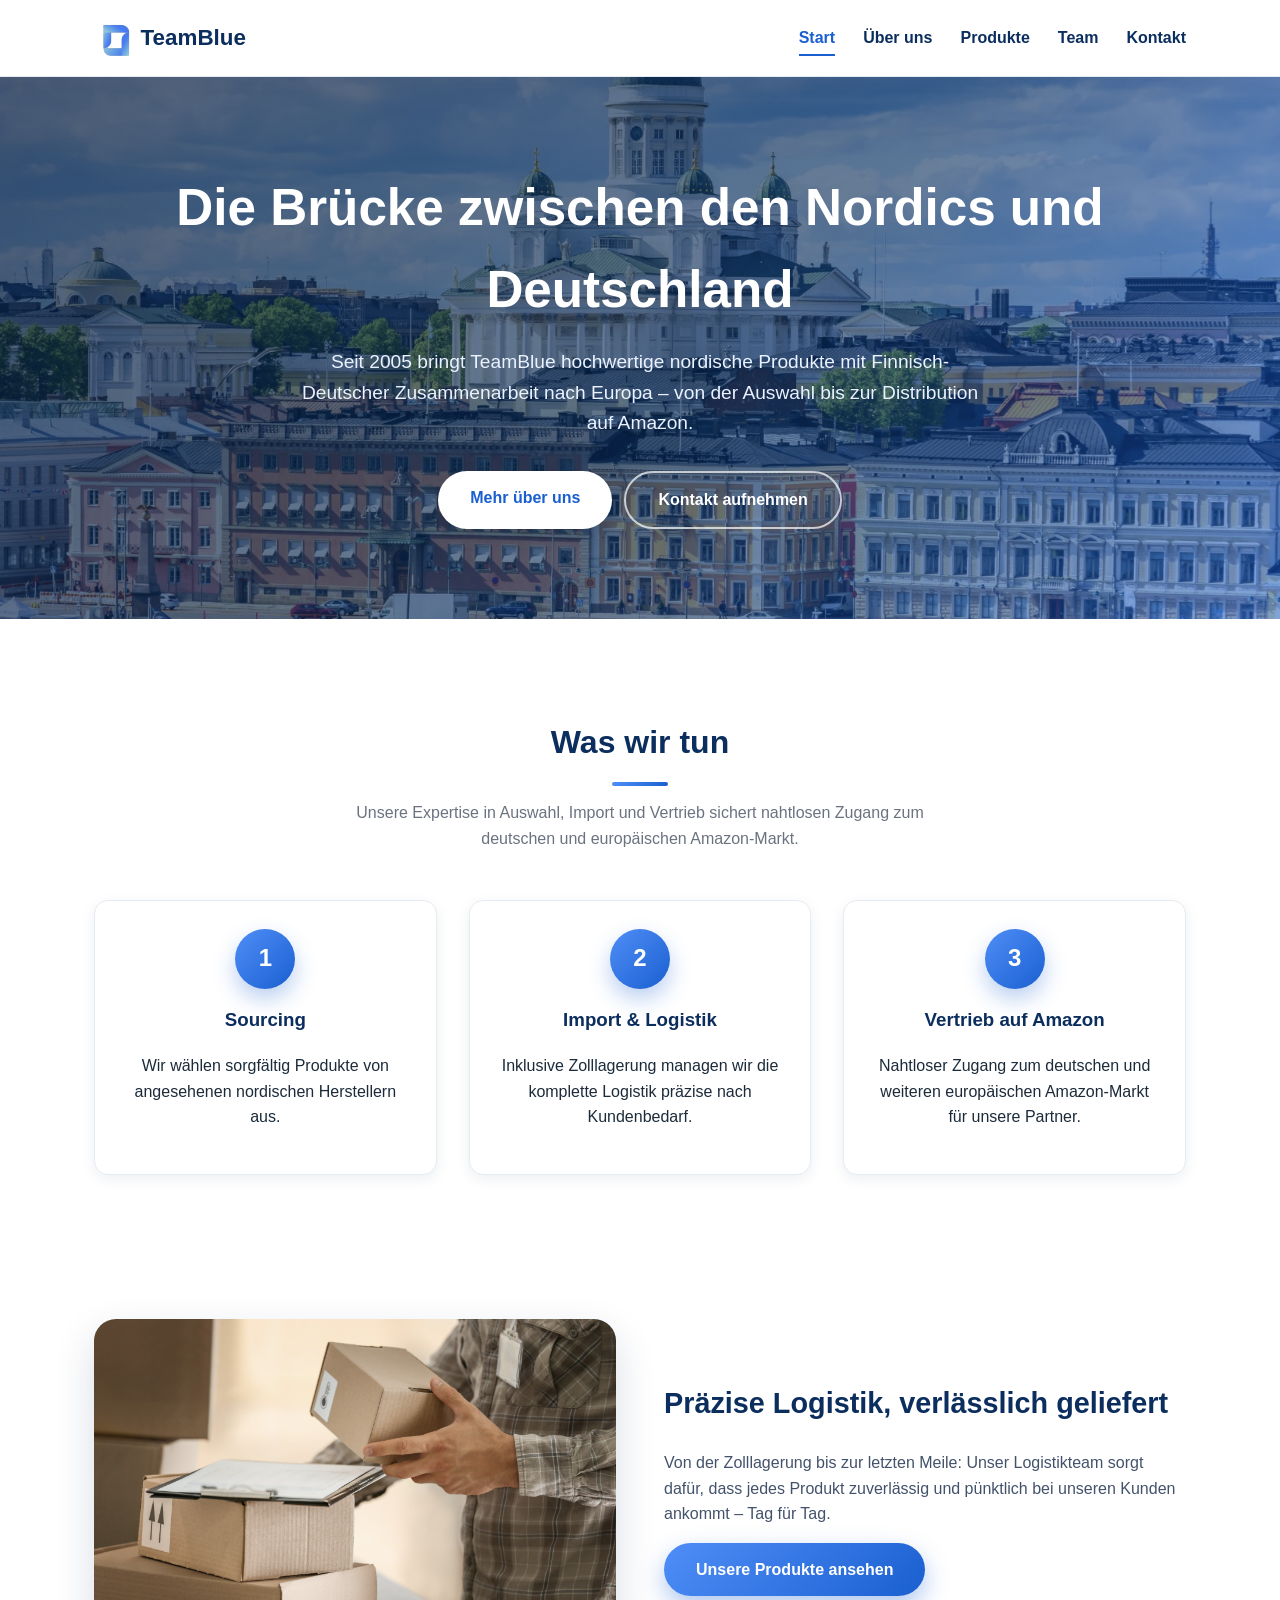
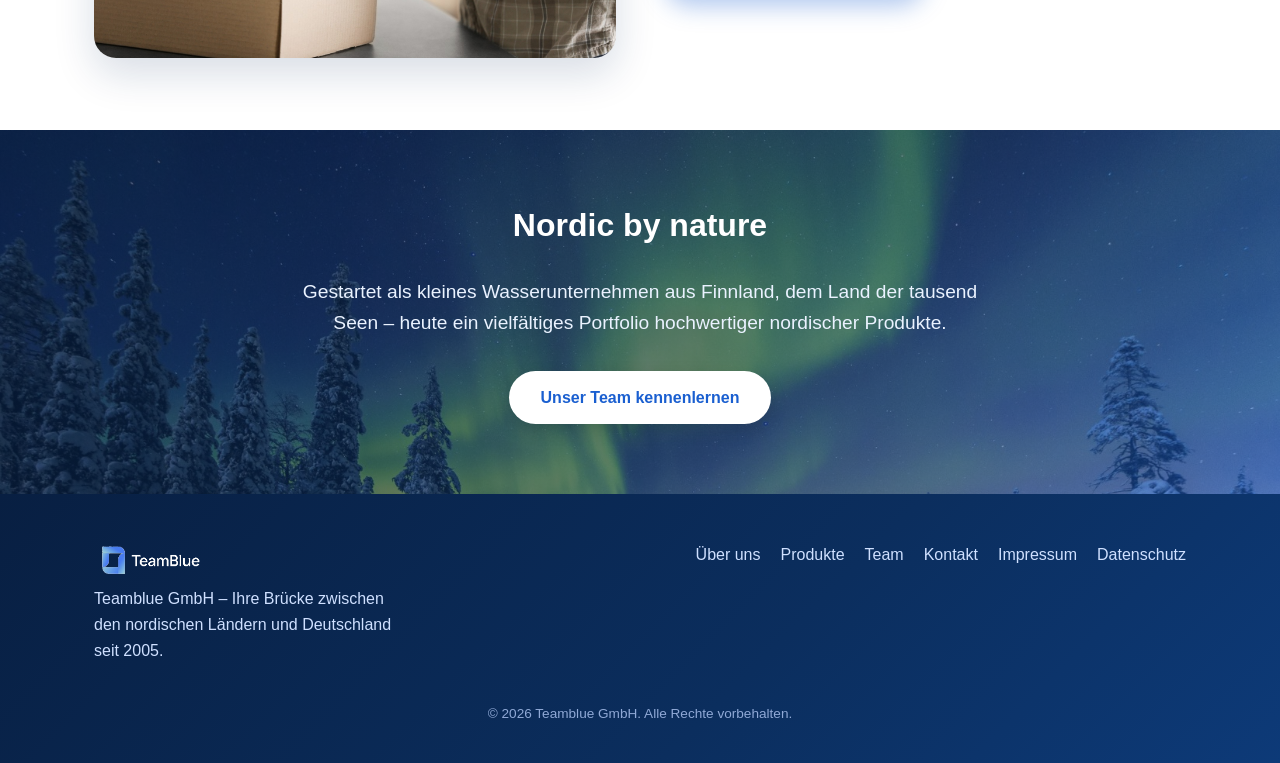
==== commit 41baafc4: "Improve mobile responsiveness: header, nav, hero, spacing" ====
--- a/index.html
+++ b/index.html
@@ -32,8 +32,10 @@
     <div class="container">
       <h1>Die Br&uuml;cke zwischen den Nordics und Deutschland</h1>
       <p>Seit 2005 bringt TeamBlue hochwertige nordische Produkte mit Finnisch-Deutscher Zusammenarbeit nach Europa &ndash; von der Auswahl bis zur Distribution auf Amazon.</p>
-      <a href="ueber-uns.html" class="btn">Mehr &uuml;ber uns</a>
-      <a href="kontakt.html" class="btn outline" style="margin-left:12px;">Kontakt aufnehmen</a>
+      <div class="hero-actions">
+        <a href="ueber-uns.html" class="btn">Mehr &uuml;ber uns</a>
+        <a href="kontakt.html" class="btn outline">Kontakt aufnehmen</a>
+      </div>
     </div>
   </section>
 
--- a/css/style.css
+++ b/css/style.css
@@ -109,6 +109,15 @@
   font-size: 1.6rem;
   color: var(--blue-dark);
   cursor: pointer;
+  min-width: 44px;
+  min-height: 44px;
+}
+
+.hero-actions {
+  display: flex;
+  flex-wrap: wrap;
+  gap: 12px;
+  justify-content: center;
 }
 
 /* Hero */
@@ -568,17 +577,107 @@
 }
 
 @media (max-width: 700px) {
+  .site-header .container {
+    height: 66px;
+  }
+
+  .logo {
+    font-size: 1.15rem;
+    gap: 8px;
+  }
+
+  .logo img {
+    height: 30px;
+  }
+
   nav ul {
     position: absolute;
-    top: 76px;
+    top: 66px;
     left: 0;
     right: 0;
     background: var(--white);
     flex-direction: column;
-    padding: 16px 24px;
+    gap: 4px;
+    padding: 12px 24px 20px;
     border-bottom: 1px solid #e6ebf2;
+    box-shadow: var(--shadow-md);
     display: none;
   }
   nav ul.open { display: flex; }
+  nav li { width: 100%; }
+  nav a {
+    display: block;
+    padding: 12px 4px;
+    border-bottom: 1px solid #eef2f7;
+  }
   .nav-toggle { display: block; }
-}
+
+  .hero,
+  .hero.small {
+    padding: 48px 0;
+  }
+
+  .hero h1 {
+    margin-bottom: 12px;
+  }
+
+  .hero p {
+    font-size: 1.05rem;
+    margin-bottom: 24px;
+  }
+
+  .hero-actions {
+    flex-direction: column;
+    align-items: stretch;
+  }
+
+  .hero-actions .btn {
+    text-align: center;
+  }
+
+  section {
+    padding: 44px 0;
+  }
+
+  .section-title {
+    margin-bottom: 28px;
+  }
+
+  .section-title h2 {
+    font-size: 1.55rem;
+  }
+
+  .split {
+    gap: 28px;
+  }
+
+  .split-text h2 {
+    font-size: 1.4rem;
+  }
+
+  footer .container {
+    flex-direction: column;
+    text-align: center;
+  }
+
+  .footer-links {
+    justify-content: center;
+  }
+
+  form.contact-form button {
+    align-self: stretch;
+    text-align: center;
+  }
+}
+
+@media (max-width: 420px) {
+  .hero h1 {
+    font-size: 1.7rem;
+  }
+
+  .grid.cols-3,
+  .team-grid,
+  .product-grid {
+    grid-template-columns: 1fr;
+  }
+}
